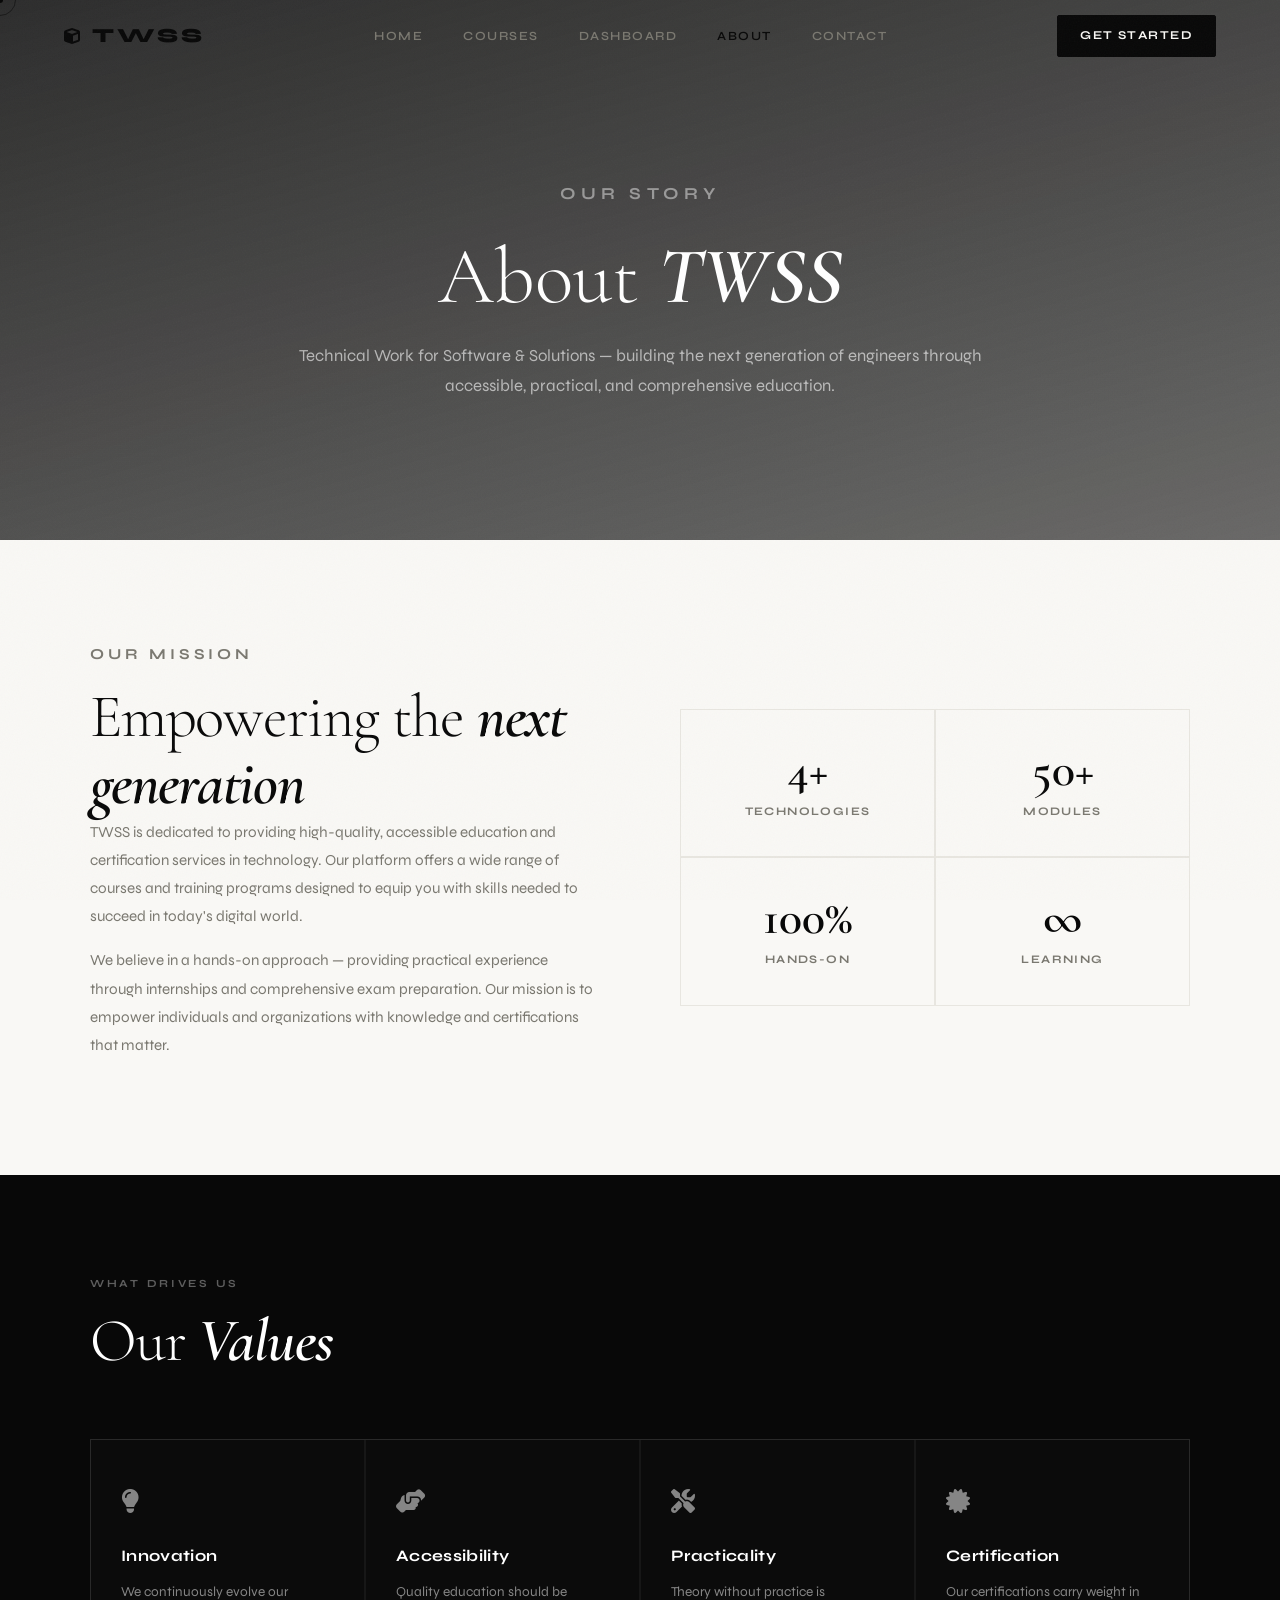
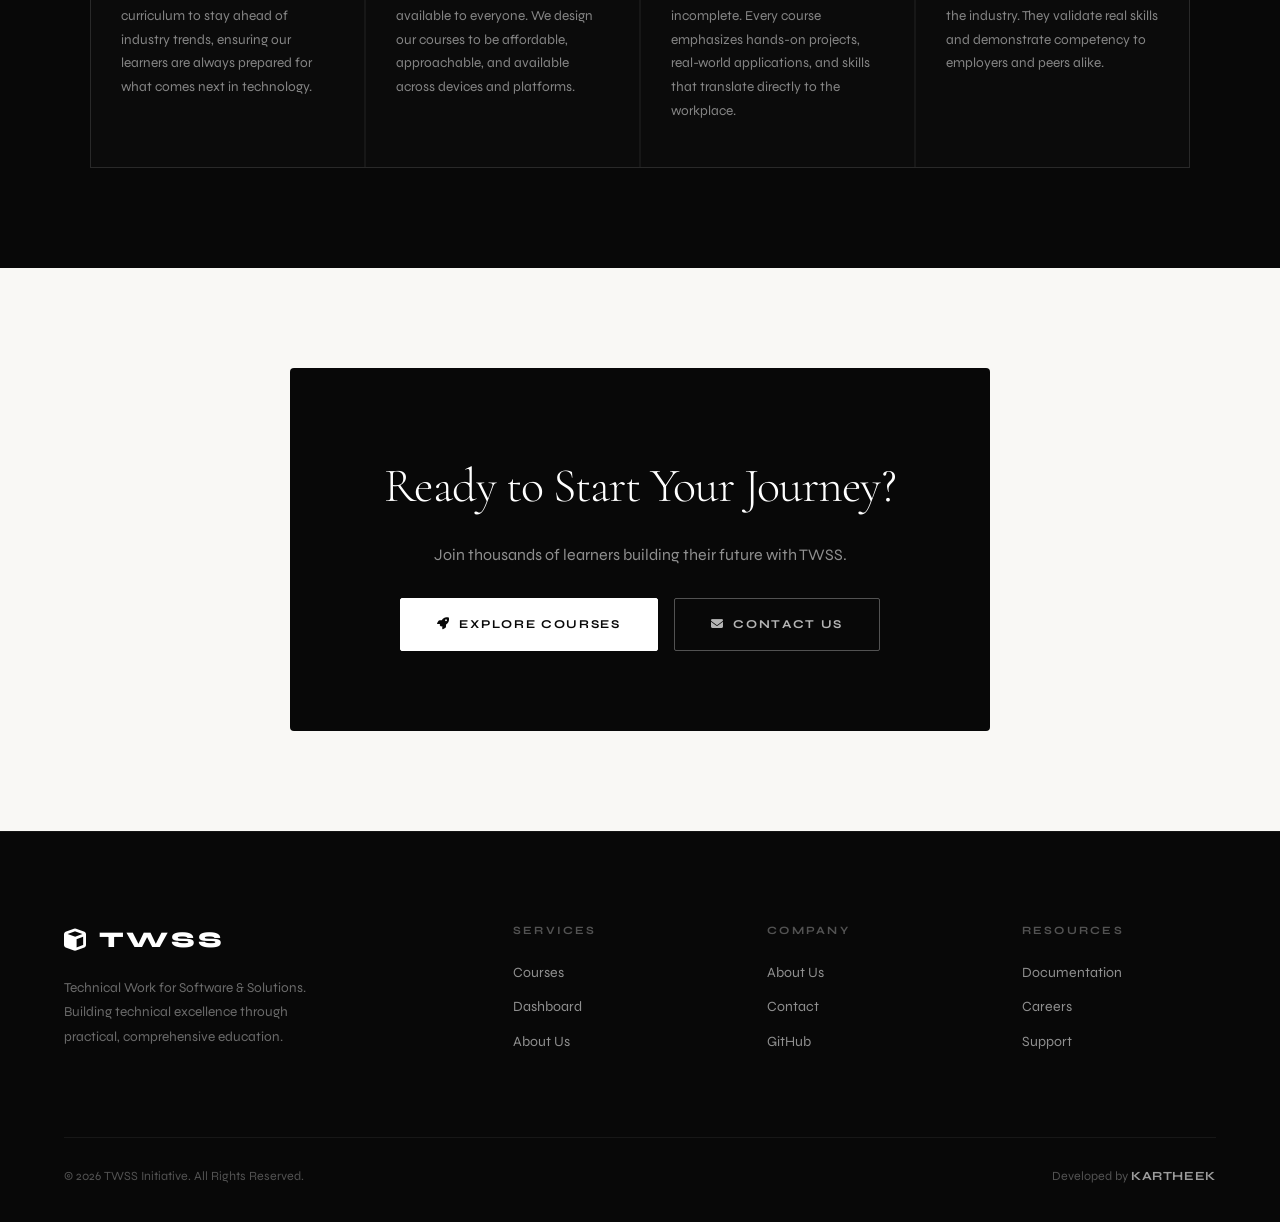
==== about.html @ e32ae0e6 "feat: Add Google AdSense + Fix Razorpay UPI payment handler - Added Google AdSense script (ca-pub-63" ====
<!DOCTYPE html>
<html lang="en">
<head>
    <meta charset="UTF-8">
    <meta name="viewport" content="width=device-width, initial-scale=1.0">
    <title>About | TWSS - Technical Work for Software & Solutions</title>
    <meta name="description" content="Learn about TWSS - Technical Work for Software & Solutions. Our mission, vision, and the team behind your technical education.">
    <meta http-equiv="X-Content-Type-Options" content="nosniff">
    <meta http-equiv="X-Frame-Options" content="DENY">
    <meta name="referrer" content="strict-origin-when-cross-origin">

    <link rel="preconnect" href="https://fonts.googleapis.com">
    <link rel="preconnect" href="https://fonts.gstatic.com" crossorigin>
    <link href="https://fonts.googleapis.com/css2?family=Cormorant+Garamond:ital,wght@0,300;0,400;0,600;1,300;1,400&family=Syne:wght@400;600;700;800&display=swap" rel="stylesheet">
    <link rel="stylesheet" href="https://cdnjs.cloudflare.com/ajax/libs/font-awesome/6.4.0/css/all.min.css">
    <link rel="icon" type="image/x-icon" href="https://admin.speedexam.net/logo/dc3e4eab-a58d-4730-91c3-9ec209773c04.png">

    <script async src="https://pagead2.googlesyndication.com/pagead/js/adsbygoogle.js?client=ca-pub-6380673568600014" crossorigin="anonymous"></script>

    <link rel="stylesheet" href="css/style.css">
    <link rel="stylesheet" href="css/about.css">
</head>
<body>

<!-- Custom Cursor -->
<div id="cur-dot"></div>
<div id="cur-ring"></div>

<!-- ═══════════════════════ HEADER ═══════════════════════ -->
<header class="header solid" id="header">
    <div class="header-inner">
        <a href="index.html" class="logo h-target">
            <i class="fas fa-cube"></i> TWSS
        </a>
        <nav class="nav-menu">
            <a href="index.html" class="h-target">Home</a>
            <a href="courses.html" class="h-target">Courses</a>
            <a href="dashboard.html" class="h-target">Dashboard</a>
            <a href="about.html" class="h-target active">About</a>
            <a href="contact.html" class="h-target">Contact</a>
        </nav>
        <div style="display:flex; gap:12px; align-items:center;">
            <a href="courses.html" class="auth-btn solid-btn h-target">Get Started</a>
            <button class="mobile-menu-btn" onclick="toggleMobileMenu()">
                <span></span><span></span><span></span>
            </button>
        </div>
    </div>
</header>

<!-- ═══════════════════════ ABOUT HERO ═══════════════════════ -->
<section class="about-hero">
    <div class="about-hero-overlay"></div>
    <div class="about-hero-content">
        <p class="hero-eyebrow">Our Story</p>
        <h1>About <em>TWSS</em></h1>
        <p>Technical Work for Software & Solutions — building the next generation of engineers through accessible, practical, and comprehensive education.</p>
    </div>
</section>

<!-- ═══════════════════════ MISSION ═══════════════════════ -->
<section class="about-mission">
    <div class="mission-inner">
        <div class="mission-text reveal">
            <p class="section-kicker">Our Mission</p>
            <h2 class="section-title">Empowering the <em>next generation</em></h2>
            <p>TWSS is dedicated to providing high-quality, accessible education and certification services in technology. Our platform offers a wide range of courses and training programs designed to equip you with skills needed to succeed in today's digital world.</p>
            <p>We believe in a hands-on approach — providing practical experience through internships and comprehensive exam preparation. Our mission is to empower individuals and organizations with knowledge and certifications that matter.</p>
        </div>
        <div class="mission-stats reveal" style="transition-delay:0.15s">
            <div class="stat-card">
                <div class="stat-num">4+</div>
                <div class="stat-lbl">Technologies</div>
            </div>
            <div class="stat-card">
                <div class="stat-num">50+</div>
                <div class="stat-lbl">Modules</div>
            </div>
            <div class="stat-card">
                <div class="stat-num">100%</div>
                <div class="stat-lbl">Hands-on</div>
            </div>
            <div class="stat-card">
                <div class="stat-num">&infin;</div>
                <div class="stat-lbl">Learning</div>
            </div>
        </div>
    </div>
</section>

<!-- ═══════════════════════ VALUES ═══════════════════════ -->
<section class="about-values">
    <div class="values-inner">
        <div class="section-header reveal">
            <p class="section-kicker">What Drives Us</p>
            <h2 class="section-title">Our <em>Values</em></h2>
        </div>
        <div class="values-grid">
            <div class="value-card reveal">
                <div class="value-icon"><i class="fas fa-lightbulb"></i></div>
                <h3>Innovation</h3>
                <p>We continuously evolve our curriculum to stay ahead of industry trends, ensuring our learners are always prepared for what comes next in technology.</p>
            </div>
            <div class="value-card reveal" style="transition-delay:0.1s">
                <div class="value-icon"><i class="fas fa-hands-helping"></i></div>
                <h3>Accessibility</h3>
                <p>Quality education should be available to everyone. We design our courses to be affordable, approachable, and available across devices and platforms.</p>
            </div>
            <div class="value-card reveal" style="transition-delay:0.2s">
                <div class="value-icon"><i class="fas fa-tools"></i></div>
                <h3>Practicality</h3>
                <p>Theory without practice is incomplete. Every course emphasizes hands-on projects, real-world applications, and skills that translate directly to the workplace.</p>
            </div>
            <div class="value-card reveal" style="transition-delay:0.3s">
                <div class="value-icon"><i class="fas fa-certificate"></i></div>
                <h3>Certification</h3>
                <p>Our certifications carry weight in the industry. They validate real skills and demonstrate competency to employers and peers alike.</p>
            </div>
        </div>
    </div>
</section>

<!-- ═══════════════════════ CTA ═══════════════════════ -->
<section class="about-cta">
    <div class="cta-inner reveal">
        <h2>Ready to Start Your Journey?</h2>
        <p>Join thousands of learners building their future with TWSS.</p>
        <div class="cta-row" style="justify-content:center; margin-top:30px;">
            <a href="courses.html" class="cta-btn white"><i class="fas fa-rocket"></i> Explore Courses</a>
            <a href="contact.html" class="cta-btn outline-light"><i class="fas fa-envelope"></i> Contact Us</a>
        </div>
    </div>
</section>

<!-- ═══════════════════════ FOOTER ═══════════════════════ -->
<footer class="footer">
    <div class="footer-inner">
        <div class="footer-top">
            <div class="footer-brand">
                <div class="footer-logo"><i class="fas fa-cube" style="margin-right:10px;"></i>TWSS</div>
                <p>Technical Work for Software & Solutions. Building technical excellence through practical, comprehensive education.</p>
            </div>
            <div class="footer-col">
                <h4>Services</h4>
                <a href="courses.html">Courses</a>
                <a href="dashboard.html">Dashboard</a>
                <a href="about.html">About Us</a>
            </div>
            <div class="footer-col">
                <h4>Company</h4>
                <a href="about.html">About Us</a>
                <a href="contact.html">Contact</a>
                <a href="https://github.com/kartheekbvs" target="_blank">GitHub</a>
            </div>
            <div class="footer-col">
                <h4>Resources</h4>
                <a href="courses.html">Documentation</a>
                <a href="about.html">Careers</a>
                <a href="contact.html">Support</a>
            </div>
        </div>
        <div class="footer-bottom">
            <span>&copy; 2026 TWSS Initiative. All Rights Reserved.</span>
            <span>Developed by <a href="https://twss.netlify.app/portfolio" target="_blank" style="color:rgba(255,255,255,0.6);font-weight:700;letter-spacing:0.05em;">KARTHEEK</a></span>
        </div>
    </div>
</footer>

<script src="js/app.js"></script>
</body>
</html>
---- css/style.css ----
/* ═══════════════════════════════════════════
   TWSS Design System — Luxury Monochrome
   ═══════════════════════════════════════════ */
:root {
    --ink:       #080808;
    --paper:     #f9f8f5;
    --mid:       #7a7870;
    --faint:     #e8e6e0;
    --line:      rgba(8,8,8,0.10);
    --glass:     rgba(249,248,245,0.82);
    --ff-disp:   'Cormorant Garamond', Georgia, serif;
    --ff-ui:     'Syne', sans-serif;
    --ff-body:   'Plus Jakarta Sans', sans-serif;
    --ease-out:  cubic-bezier(0.16, 1, 0.3, 1);
    --ease-in:   cubic-bezier(0.7, 0, 0.84, 0);
}

*, *::before, *::after { margin:0; padding:0; box-sizing:border-box; }
html { scroll-behavior: smooth; font-size: 16px; }

body {
    font-family: var(--ff-ui);
    background: var(--paper);
    color: var(--ink);
    overflow-x: hidden;
    line-height: 1.6;
    cursor: none;
}

/* ── CUSTOM CURSOR ── */
#cur-dot, #cur-ring {
    position: fixed;
    pointer-events: none;
    z-index: 99999;
    border-radius: 50%;
    transform: translate(-50%, -50%);
    will-change: left, top;
}
#cur-dot {
    width: 6px; height: 6px;
    background: var(--ink);
    transition: transform 0.15s var(--ease-out), background 0.2s, opacity 0.2s;
}
#cur-ring {
    width: 32px; height: 32px;
    border: 1.5px solid var(--ink);
    opacity: 0.5;
    transition: width 0.35s var(--ease-out), height 0.35s var(--ease-out), opacity 0.2s, border-color 0.2s;
}
body.cursor-hover #cur-dot  { transform: translate(-50%,-50%) scale(3); opacity:0.15; }
body.cursor-hover #cur-ring { width:52px; height:52px; opacity:1; }
body.cursor-click #cur-dot  { transform: translate(-50%,-50%) scale(0.4); }

/* ── NOISE GRAIN ── */
body::after {
    content:'';
    position:fixed; inset:0;
    background-image: url("data:image/svg+xml,%3Csvg xmlns='http://www.w3.org/2000/svg' width='300' height='300'%3E%3Cfilter id='n'%3E%3CfeTurbulence type='fractalNoise' baseFrequency='0.75' numOctaves='4' stitchTiles='stitch'/%3E%3C/filter%3E%3Crect width='300' height='300' filter='url(%23n)' opacity='0.03'/%3E%3C/svg%3E");
    pointer-events:none; z-index:9900;
}

/* ── HEADER ── */
.header {
    position: fixed; top:0; left:0; right:0;
    z-index: 1000;
    padding: 0 5%;
    height: 72px;
    display: flex; align-items:center;
    background: transparent;
    transition: background 0.5s, box-shadow 0.5s;
}
.header.solid {
    background: var(--glass);
    backdrop-filter: blur(20px) saturate(1.4);
    box-shadow: 0 1px 0 var(--line);
}
.header-inner {
    width:100%; max-width:1400px; margin:0 auto;
    display:flex; align-items:center; justify-content:space-between;
}
.logo {
    font-family: var(--ff-ui);
    font-weight: 800;
    font-size: 1.25rem;
    letter-spacing: 0.12em;
    color: var(--ink);
    text-decoration: none;
    display: flex; align-items:center; gap:10px;
}
.logo i { font-size:1rem; }

.nav-menu { display:flex; gap:2.5rem; }
.nav-menu a, .dropbtn {
    font-family: var(--ff-ui);
    font-size: 0.78rem;
    font-weight: 600;
    letter-spacing: 0.12em;
    text-transform: uppercase;
    color: var(--mid);
    text-decoration: none;
    background: none; border:none;
    transition: color 0.2s;
    cursor: none;
}
.nav-menu a:hover, .dropbtn:hover,
.nav-menu a.active { color: var(--ink); }

.dropdown { position:relative; }
.dropdown-content {
    display:none; position:absolute;
    top: calc(100% + 14px); left:-20px;
    background: var(--paper);
    border: 1px solid var(--faint);
    border-radius: 4px;
    min-width: 190px;
    padding: 8px 0;
    box-shadow: 0 16px 40px rgba(0,0,0,0.10);
    animation: fadeUp 0.2s var(--ease-out);
}
.dropdown:hover .dropdown-content { display:block; }
.dropdown-content a {
    display:block; padding:10px 22px;
    font-size:0.78rem; letter-spacing:0.08em;
    color: var(--mid);
    text-transform: uppercase;
    transition: color 0.2s, padding-left 0.2s;
}
.dropdown-content a:hover { color: var(--ink); padding-left:28px; }

.auth-buttons { display:flex; gap:12px; align-items:center; }
.auth-btn {
    font-family: var(--ff-ui);
    font-size: 0.75rem;
    font-weight: 700;
    letter-spacing: 0.12em;
    text-transform: uppercase;
    text-decoration: none;
    padding: 10px 22px;
    border-radius: 2px;
    transition: all 0.25s;
    cursor: none;
    display: inline-flex; align-items:center; gap:6px;
}
.auth-btn.ghost {
    color: var(--ink);
    border: 1.5px solid var(--faint);
    background: transparent;
}
.auth-btn.ghost:hover { border-color: var(--ink); background: var(--paper); }
.auth-btn.solid-btn {
    color: var(--paper);
    background: var(--ink);
    border: 1.5px solid var(--ink);
}
.auth-btn.solid-btn:hover { background: #333; }

/* ── PROFILE ── */
.profile-section { display:flex; align-items:center; gap:10px; position:relative; }
.profile-btn {
    display:flex; align-items:center; gap:10px;
    padding:8px 14px; border-radius:3px;
    cursor:none; transition:background 0.2s;
}
.profile-btn:hover { background: var(--faint); }
.profile-icon {
    width:34px; height:34px; border-radius:50%;
    background: var(--faint); overflow:hidden;
    display:flex; align-items:center; justify-content:center;
    font-size:0.85rem; color:var(--mid);
}
.profile-icon img { width:100%; height:100%; object-fit:cover; }
#profileName { font-weight:700; font-size:0.82rem; letter-spacing:0.05em; }
.profile-menu {
    display:none; position:absolute;
    top:calc(100% + 10px); right:0;
    background:var(--paper);
    border:1px solid var(--faint);
    border-radius:4px; padding:16px;
    min-width:220px;
    box-shadow:0 16px 40px rgba(0,0,0,0.10);
    animation: fadeUp 0.2s var(--ease-out);
    z-index:1002;
}
.profile-menu.active { display:block; }
.profile-menu-info { padding-bottom:12px; margin-bottom:12px; border-bottom:1px solid var(--faint); }
.profile-menu-info .pname { font-weight:700; font-size:0.9rem; margin-bottom:2px; }
.profile-menu-info .pemail { font-size:0.78rem; color:var(--mid); }
.profile-menu-link {
    display:flex; align-items:center; gap:10px;
    padding:10px 0; color:var(--mid); text-decoration:none;
    font-size:0.82rem; transition:color 0.2s;
}
.profile-menu-link:hover { color:var(--ink); }
.logout-btn {
    width:100%; padding:10px 14px; margin-top:8px;
    background:var(--ink); color:var(--paper);
    border:none; border-radius:2px;
    font-family:var(--ff-ui); font-size:0.75rem;
    font-weight:700; letter-spacing:0.1em; text-transform:uppercase;
    cursor:none; transition:background 0.2s;
}
.logout-btn:hover { background:#333; }

/* ── HERO ── */
.hero {
    position: relative;
    height: 100vh; min-height: 640px;
    display: flex; align-items:center; justify-content:center;
    overflow: hidden;
    text-align: center;
}
.hero-video {
    position:absolute; inset:0;
    width:100%; height:100%;
    object-fit:cover; z-index:0;
}
.hero-overlay {
    position:absolute; inset:0; z-index:1;
    background: linear-gradient(165deg, rgba(8,8,8,0.55) 0%, rgba(8,8,8,0.75) 60%, rgba(8,8,8,0.92) 100%);
}
.hero-content {
    position:relative; z-index:2;
    max-width:860px; padding:0 24px;
}
.hero-eyebrow {
    font-family: var(--ff-ui);
    font-size: 0.7rem;
    font-weight: 700;
    letter-spacing: 0.3em;
    text-transform: uppercase;
    color: rgba(255,255,255,0.55);
    margin-bottom: 24px;
    animation: fadeSlideUp 0.9s 0.2s var(--ease-out) both;
}
.hero h1 {
    font-family: var(--ff-disp);
    font-weight: 300;
    font-size: clamp(3.2rem, 9vw, 7.5rem);
    line-height: 1.03;
    letter-spacing: -0.02em;
    color: #fff;
    margin-bottom: 28px;
    animation: fadeSlideUp 1s 0.38s var(--ease-out) both;
}
.hero h1 em { font-style: italic; font-weight: 600; }
.hero p {
    font-size: clamp(0.9rem, 1.8vw, 1.1rem);
    color: rgba(255,255,255,0.72);
    max-width: 620px; margin:0 auto 44px;
    font-weight: 400; line-height: 1.75;
    animation: fadeSlideUp 1s 0.52s var(--ease-out) both;
}
.cta-row {
    display:flex; gap:16px; justify-content:center; flex-wrap:wrap;
    animation: fadeSlideUp 1s 0.65s var(--ease-out) both;
}
.cta-btn {
    font-family: var(--ff-ui);
    font-size: 0.75rem; font-weight:700;
    letter-spacing: 0.14em; text-transform: uppercase;
    text-decoration: none;
    display: inline-flex; align-items:center; gap:9px;
    padding: 16px 36px;
    border-radius: 2px;
    transition: all 0.3s var(--ease-out);
    cursor: none;
}
.cta-btn.white {
    background:#fff; color:var(--ink);
    border: 1.5px solid #fff;
}
.cta-btn.white:hover {
    background:transparent; color:#fff;
    transform: translateY(-3px);
    box-shadow: 0 12px 30px rgba(0,0,0,0.3);
}
.cta-btn.outline {
    background:transparent; color:#fff;
    border: 1.5px solid rgba(255,255,255,0.45);
}
.cta-btn.outline:hover {
    border-color:#fff;
    transform: translateY(-3px);
    box-shadow: 0 12px 30px rgba(0,0,0,0.3);
}
.cta-btn.outline-light {
    background:transparent; color:rgba(255,255,255,0.7);
    border: 1.5px solid rgba(255,255,255,0.3);
}
.cta-btn.outline-light:hover {
    border-color:#fff; color:#fff;
    transform: translateY(-3px);
}
.cta-btn.dark {
    background:var(--ink); color:var(--paper);
    border: 1.5px solid var(--ink);
}
.cta-btn.dark:hover {
    background:#333;
    transform: translateY(-3px);
    box-shadow: 0 12px 30px rgba(0,0,0,0.15);
}
.hero-scroll-hint {
    position:absolute; bottom:32px; left:50%;
    transform:translateX(-50%);
    z-index:2;
    display:flex; flex-direction:column; align-items:center; gap:6px;
    animation: fadeSlideUp 1s 1.1s var(--ease-out) both;
}
.hero-scroll-hint span {
    font-size:0.6rem; letter-spacing:0.2em;
    text-transform:uppercase; color:rgba(255,255,255,0.4);
}
.scroll-bar {
    width:1px; height:44px;
    background:rgba(255,255,255,0.18);
    overflow:hidden; position:relative;
}
.scroll-bar::after {
    content:''; position:absolute;
    top:-100%; left:0; width:100%; height:100%;
    background:#fff;
    animation: scrollDrop 1.5s ease-in-out infinite;
}
@keyframes scrollDrop {
    from { top:-100%; } to { top:100%; }
}

/* ── ABOUT SECTION ── */
.about {
    position:relative; overflow:hidden;
    min-height:620px;
    display:flex; align-items:center;
}
.about-video-bg {
    position:absolute; inset:0;
    width:100%; height:100%;
    object-fit:cover; z-index:0;
}
.about-video-fallback {
    position:absolute; inset:0; z-index:0;
    background: linear-gradient(135deg, #0f0f0f 0%, #1e1e1e 50%, #111 100%);
}
.about-overlay {
    position:absolute; inset:0; z-index:1;
    background: linear-gradient(to right, rgba(8,8,8,0.92) 35%, rgba(8,8,8,0.60) 100%);
}
.about-inner {
    position:relative; z-index:2;
    max-width:1100px; margin:0 auto;
    padding:110px 5%;
    display:grid; grid-template-columns:1fr 1fr; gap:80px;
    align-items:center;
}
.about-label {
    font-size:0.68rem; font-weight:700;
    letter-spacing:0.25em; text-transform:uppercase;
    color:rgba(255,255,255,0.35);
    margin-bottom:18px;
}
.about h2 {
    font-family: var(--ff-disp);
    font-size: clamp(2.5rem, 5vw, 4rem);
    font-weight:300; line-height:1.1;
    color:#fff; letter-spacing:-0.02em;
    margin-bottom:32px;
}
.about h2 em { font-style:italic; font-weight:600; }
.about-body p {
    font-size:0.95rem; color:rgba(255,255,255,0.65);
    line-height:1.85; margin-bottom:20px;
}
.about-body p:last-child { margin-bottom:0; }
.about-stats {
    display:grid; grid-template-columns:1fr 1fr;
    gap:2px; background:rgba(255,255,255,0.06);
    border:1px solid rgba(255,255,255,0.08);
}
.about-stat {
    padding:36px 30px;
    background:rgba(8,8,8,0.5);
    backdrop-filter:blur(12px);
    border:1px solid rgba(255,255,255,0.06);
    transition:background 0.3s;
}
.about-stat:hover { background:rgba(255,255,255,0.05); }
.about-stat-num {
    font-family:var(--ff-disp); font-size:3rem;
    font-weight:600; color:#fff; line-height:1;
    margin-bottom:8px;
}
.about-stat-lbl {
    font-size:0.72rem; font-weight:700;
    letter-spacing:0.12em; text-transform:uppercase;
    color:rgba(255,255,255,0.4);
}

/* ── FEATURED COURSES BENTO GRID ── */
.featured-courses {
    padding:110px 5%;
    background:var(--paper);
}
.featured-inner { max-width:1200px; margin:0 auto; }
.courses-bento-grid {
    display:grid;
    grid-template-columns:repeat(3, 1fr);
    gap:2px; background:var(--faint);
    border:1px solid var(--faint);
}
.bento-card {
    background:var(--paper);
    padding:44px 36px;
    text-decoration:none; color:var(--ink);
    position:relative; overflow:hidden;
    transition:all 0.4s var(--ease-out);
}
.bento-card::after {
    content:''; position:absolute; inset:0;
    background:var(--ink);
    transform:translateY(100%);
    transition:transform 0.5s var(--ease-out);
    z-index:0;
}
.bento-card:hover::after { transform:translateY(0); }
.bento-card > * { position:relative; z-index:1; }
.bento-card:hover .bento-icon,
.bento-card:hover h3,
.bento-card:hover p { color:#fff; }
.bento-icon {
    font-size:1.6rem; color:var(--ink);
    margin-bottom:20px; transition:color 0.3s;
}
.bento-card h3 {
    font-family:var(--ff-ui); font-weight:700;
    font-size:1.05rem; letter-spacing:0.02em;
    margin-bottom:10px; transition:color 0.3s;
}
.bento-card p {
    font-size:0.85rem; color:var(--mid);
    line-height:1.7; transition:color 0.3s;
}
.bento-tag {
    display:inline-block; margin-top:16px;
    padding:4px 12px; border-radius:2px;
    font-size:0.65rem; font-weight:700;
    letter-spacing:0.12em; text-transform:uppercase;
    background:var(--faint); color:var(--ink);
    transition:all 0.3s;
}
.bento-card:hover .bento-tag { background:rgba(255,255,255,0.15); color:#fff; }
.cta-center { text-align:center; margin-top:50px; }

/* ── PARTNERS ── */
.partners {
    padding:72px 0;
    background:var(--paper);
    border-top:1px solid var(--faint);
    border-bottom:1px solid var(--faint);
    overflow:hidden;
}
.partners-label {
    text-align:center;
    font-size:0.68rem; font-weight:700;
    letter-spacing:0.25em; text-transform:uppercase;
    color:var(--mid); margin-bottom:36px;
}
.marquee-track {
    display:flex; gap:0;
    animation: ticker 30s linear infinite;
    width:max-content;
}
.marquee-track:hover { animation-play-state:paused; }
.m-item {
    display:flex; align-items:center; justify-content:center;
    padding:18px 50px;
    border-right:1px solid var(--faint);
    white-space:nowrap; flex-shrink:0;
}
.m-item h3 {
    font-family:var(--ff-ui); font-weight:800;
    font-size:0.9rem; letter-spacing:0.15em;
    color:var(--mid); text-transform:uppercase;
    transition:color 0.3s;
}
.m-item:hover h3 { color:var(--ink); }
@keyframes ticker {
    from { transform:translateX(0); }
    to   { transform:translateX(-50%); }
}

/* ── SERVICES ── */
.services {
    padding:110px 5%;
    background:var(--paper);
}
.services-inner { max-width:1200px; margin:0 auto; }
.section-header { margin-bottom:64px; }
.section-kicker {
    font-size:0.68rem; font-weight:700;
    letter-spacing:0.25em; text-transform:uppercase;
    color:var(--mid); margin-bottom:16px;
}
.section-title {
    font-family:var(--ff-disp);
    font-size:clamp(2.2rem,5vw,3.8rem);
    font-weight:300; letter-spacing:-0.02em;
    line-height:1.1;
}
.section-title em { font-style:italic; font-weight:600; }
.section-sub {
    margin-top:14px; max-width:480px;
    font-size:0.9rem; color:var(--mid); line-height:1.75;
}
.services-grid {
    display:grid;
    grid-template-columns:repeat(auto-fit, minmax(280px,1fr));
    gap:2px; background:var(--faint);
    border:1px solid var(--faint);
}
.s-card {
    background:var(--paper);
    padding:50px 40px;
    cursor:none;
    position:relative; overflow:hidden;
    transition:background 0.4s;
    text-decoration:none; color:var(--ink);
    display:block;
}
.s-card::after {
    content:'';
    position:absolute; inset:0;
    background:var(--ink);
    transform:translateY(100%);
    transition:transform 0.5s var(--ease-out);
    z-index:0;
}
.s-card:hover::after { transform:translateY(0); }
.s-card > * { position:relative; z-index:1; }
.s-card:hover .s-icon,
.s-card:hover .s-title,
.s-card:hover .s-desc,
.s-card:hover .s-arrow { color:#fff; }
.s-card:hover .s-icon-wrap { background:rgba(255,255,255,0.1); }
.s-icon-wrap {
    width:56px; height:56px; border-radius:2px;
    background:var(--faint);
    display:flex; align-items:center; justify-content:center;
    margin-bottom:28px;
    transition:background 0.3s;
}
.s-icon { font-size:1.4rem; color:var(--ink); transition:color 0.3s; }
.s-title {
    font-family:var(--ff-ui); font-weight:700;
    font-size:1.05rem; letter-spacing:0.02em;
    margin-bottom:14px;
    transition:color 0.3s;
}
.s-desc {
    font-size:0.85rem; color:var(--mid);
    line-height:1.75; margin-bottom:28px;
    transition:color 0.3s;
}
.s-arrow {
    font-size:0.7rem; font-weight:700;
    letter-spacing:0.15em; text-transform:uppercase;
    color:var(--ink); transition:color 0.3s;
}
.s-arrow i { margin-left:6px; transition:transform 0.3s; }
.s-card:hover .s-arrow i { transform:translateX(5px); }

/* ── SHOWCASE SECTION ── */
.showcase-section {
    padding:110px 5%;
    background:var(--ink);
}
.showcase-inner {
    max-width:900px; margin:0 auto;
    text-align:center;
}
.showcase-inner h2 {
    font-family:var(--ff-disp);
    font-size:clamp(2.5rem,5vw,4rem);
    font-weight:300; color:#fff;
    letter-spacing:-0.02em;
    margin-bottom:20px;
}
.showcase-inner h2 em { font-style:italic; font-weight:600; }
.showcase-inner p {
    font-size:1rem; color:rgba(255,255,255,0.55);
    line-height:1.75; max-width:600px; margin:0 auto 36px;
}

/* ── FOOTER ── */
.footer {
    background:var(--ink); color:var(--paper);
    padding:90px 5% 36px;
    border-top:1px solid rgba(255,255,255,0.05);
}
.footer-inner { max-width:1200px; margin:0 auto; }
.footer-top {
    display:grid;
    grid-template-columns:2fr 1fr 1fr 1fr;
    gap:60px; margin-bottom:72px;
}
.footer-brand .footer-logo {
    font-family:var(--ff-ui); font-weight:800;
    font-size:1.4rem; letter-spacing:0.12em;
    color:#fff; margin-bottom:18px;
    display:flex; align-items:center;
}
.footer-brand p { font-size:0.85rem; color:rgba(255,255,255,0.4); line-height:1.8; max-width:280px; }
.footer-socials { display:flex; gap:12px; margin-top:24px; }
.footer-socials a {
    width:38px; height:38px; border-radius:2px;
    border:1px solid rgba(255,255,255,0.1);
    display:flex; align-items:center; justify-content:center;
    color:rgba(255,255,255,0.5); font-size:0.85rem;
    text-decoration:none; transition:all 0.25s; cursor:none;
}
.footer-socials a:hover { background:#fff; color:var(--ink); border-color:#fff; }
.footer-col h4 {
    font-size:0.7rem; font-weight:700;
    letter-spacing:0.2em; text-transform:uppercase;
    color:rgba(255,255,255,0.3); margin-bottom:22px;
}
.footer-col a {
    display:block; color:rgba(255,255,255,0.55);
    text-decoration:none; font-size:0.88rem;
    margin-bottom:12px; transition:color 0.2s, padding-left 0.2s;
    cursor:none;
}
.footer-col a:hover { color:#fff; padding-left:4px; }
.footer-bottom {
    padding-top:28px; border-top:1px solid rgba(255,255,255,0.06);
    display:flex; justify-content:space-between; align-items:center;
    font-size:0.78rem; color:rgba(255,255,255,0.3);
    flex-wrap:wrap; gap:10px;
}
.footer-bottom a { color:rgba(255,255,255,0.4); text-decoration:none; cursor:none; transition:color 0.2s; }
.footer-bottom a:hover { color:#fff; }

/* ── AUTH MODAL ── */
.auth-modal {
    display:none; position:fixed; inset:0;
    background:rgba(8,8,8,0.7);
    backdrop-filter:blur(12px);
    z-index:2000;
    align-items:center; justify-content:center;
}
.auth-modal.active { display:flex; animation:fadeIn 0.25s; }
.auth-box {
    background:var(--paper);
    width:90%; max-width:440px;
    border-radius:4px;
    padding:50px 44px;
    position:relative;
    box-shadow:0 40px 80px rgba(0,0,0,0.25);
    animation:slideUp 0.4s var(--ease-out);
}
.auth-close {
    position:absolute; top:18px; right:22px;
    font-size:1.3rem; color:var(--mid);
    background:none; border:none;
    cursor:none; transition:color 0.2s, transform 0.3s;
}
.auth-close:hover { color:var(--ink); transform:rotate(90deg); }
.auth-box h2 {
    font-family:var(--ff-disp);
    font-size:2rem; font-weight:600;
    letter-spacing:-0.02em;
    margin-bottom:28px; text-align:center;
}
.auth-divider {
    display:flex; align-items:center; gap:14px;
    margin:20px 0;
}
.auth-divider::before, .auth-divider::after {
    content:''; flex:1; height:1px; background:var(--faint);
}
.auth-divider span { font-size:0.7rem; letter-spacing:0.12em; color:var(--mid); text-transform:uppercase; }
.auth-box input {
    width:100%; padding:13px 16px;
    border:1.5px solid var(--faint);
    border-radius:2px; font-family:var(--ff-ui);
    font-size:0.88rem; color:var(--ink);
    background:transparent;
    margin-bottom:12px;
    transition:border-color 0.2s;
}
.auth-box input:focus { outline:none; border-color:var(--ink); }
.auth-box input::placeholder { color:var(--mid); }
.auth-box button[type=button], .auth-box .submit-btn {
    width:100%; padding:14px;
    background:var(--ink); color:var(--paper);
    border:none; border-radius:2px;
    font-family:var(--ff-ui); font-size:0.78rem;
    font-weight:700; letter-spacing:0.14em; text-transform:uppercase;
    cursor:none; transition:background 0.25s;
    margin-top:4px;
}
.auth-box button[type=button]:hover, .auth-box .submit-btn:hover { background:#333; }
.auth-box p { font-size:0.82rem; color:var(--mid); text-align:center; margin-top:18px; }
.auth-box p a { color:var(--ink); text-decoration:none; border-bottom:1px solid var(--faint); transition:border-color 0.2s; cursor:none; }
.auth-box p a:hover { border-color:var(--ink); }
.auth-status { margin-top:12px; padding:10px 14px; border-radius:2px; font-size:0.82rem; display:none; }
.auth-status.success { background:#f0faf4; color:#1a7a3f; border:1px solid #c5e8d2; display:block; }
.auth-status.error   { background:#fef2f2; color:#9a1212; border:1px solid #fdd; display:block; }
.auth-status.info    { background:#f5f5ff; color:#3a3a8a; border:1px solid #ddddf8; display:block; }
.otp-status.success { color:#1a7a3f; }
.otp-status.error   { color:#9a1212; }
#googleSignInButton { display:flex; justify-content:center; }

/* ── MOBILE NAV ── */
.mobile-nav {
    display:none; position:fixed; inset:0;
    background:var(--paper);
    z-index:2000;
    flex-direction:column;
}
.mobile-nav.active { display:flex; }
.mobile-nav-header {
    display:flex; justify-content:space-between; align-items:center;
    padding:20px 5%;
    border-bottom:1px solid var(--faint);
}
.mobile-close {
    font-size:1.5rem; background:none; border:none;
    cursor:none; color:var(--ink);
}
.mobile-nav-links {
    display:flex; flex-direction:column;
    padding:40px 5%;
}
.mobile-nav-links a {
    font-family:var(--ff-ui);
    font-size:1.2rem; font-weight:600;
    letter-spacing:0.08em;
    color:var(--ink); text-decoration:none;
    padding:16px 0;
    border-bottom:1px solid var(--faint);
    transition:padding-left 0.2s;
}
.mobile-nav-links a:hover { padding-left:12px; }

.mobile-menu-btn {
    display:none; flex-direction:column;
    gap:5px; cursor:none; background:none; border:none;
}
.mobile-menu-btn span {
    display:block; width:22px; height:1.5px;
    background:var(--ink); transition:all 0.3s;
}

/* ── SCROLL-REVEAL ── */
.reveal {
    opacity:0; transform:translateY(28px);
    transition:opacity 0.9s var(--ease-out), transform 0.9s var(--ease-out);
}
.reveal.in { opacity:1; transform:translateY(0); }

/* ── CART BUTTON ── */
.cart-btn {
    position:relative; cursor:none; font-size:1.1rem;
    color:var(--ink); padding:8px;
}
.cart-count {
    position:absolute; top:-2px; right:-6px;
    background:var(--ink); color:var(--paper);
    font-size:0.65rem; padding:2px 6px;
    border-radius:50%; font-weight:700;
    font-family:var(--ff-ui);
}

/* ── NOTIFICATIONS ── */
.notif {
    position:fixed; top:24px; right:24px;
    padding:14px 20px;
    border-radius:2px;
    display:flex; align-items:center; gap:10px;
    font-size:0.82rem; font-weight:600;
    box-shadow:0 8px 28px rgba(0,0,0,0.12);
    z-index:9998; max-width:380px;
    animation:slideFromRight 0.35s var(--ease-out);
}
.notif.success { background:#f0faf4; color:#1a7a3f; border:1px solid #c5e8d2; }
.notif.error   { background:#fef2f2; color:#9a1212; border:1px solid #fdd; }
.notif.warning { background:#fffbf0; color:#7a5a00; border:1px solid #f0e0a0; }
.notif.info    { background:#f5f8ff; color:#1a3a7a; border:1px solid #c0d0f0; }

/* ── MODAL BASE ── */
.modal {
    display:none; position:fixed; inset:0;
    background:rgba(8,8,8,0.7);
    backdrop-filter:blur(12px);
    z-index:2000;
    align-items:center; justify-content:center;
}
.modal.active { display:flex; animation:fadeIn 0.25s; }
.modal-box {
    background:var(--paper);
    width:90%; max-width:500px;
    border-radius:4px;
    padding:44px;
    position:relative;
    box-shadow:0 40px 80px rgba(0,0,0,0.25);
    animation:slideUp 0.4s var(--ease-out);
    max-height:90vh; overflow-y:auto;
}
.modal-close {
    position:absolute; top:18px; right:22px;
    font-size:1.3rem; color:var(--mid);
    background:none; border:none;
    cursor:none; transition:color 0.2s;
}
.modal-close:hover { color:var(--ink); }
.modal-box h2 {
    font-family:var(--ff-disp);
    font-size:1.8rem; font-weight:600;
    letter-spacing:-0.02em;
    margin-bottom:24px;
}

/* ── RESPONSIVE ── */
@media (max-width:900px) {
    #cur-dot, #cur-ring { display:none; }
    * { cursor:auto !important; }
    .nav-menu { display:none; }
    .mobile-menu-btn { display:flex; }
    .auth-buttons .ghost { display:none; }
    .footer-top { grid-template-columns:1fr 1fr; gap:36px; }
    .footer-brand { grid-column:1/-1; }
    .courses-bento-grid { grid-template-columns:1fr 1fr; }
    .about-inner { grid-template-columns:1fr; gap:50px; }
}
@media (max-width:600px) {
    .about-inner { grid-template-columns:1fr; gap:50px; }
    .about-stats { grid-template-columns:1fr 1fr; }
    .footer-top { grid-template-columns:1fr; }
    .footer-brand { grid-column:auto; }
    .cta-row { flex-direction:column; align-items:center; }
    .courses-bento-grid { grid-template-columns:1fr; }
    .auth-box, .modal-box { padding:36px 24px; }
    .hero h1 { font-size:clamp(2.5rem, 8vw, 4rem); }
}

/* ── ANIMATIONS ── */
@keyframes fadeIn { from { opacity:0; } to { opacity:1; } }
@keyframes fadeUp { from { opacity:0; transform:translateY(8px); } to { opacity:1; transform:translateY(0); } }
@keyframes fadeSlideUp { from { opacity:0; transform:translateY(20px); } to { opacity:1; transform:translateY(0); } }
@keyframes slideUp { from { opacity:0; transform:translateY(40px); } to { opacity:1; transform:translateY(0); } }
@keyframes slideFromRight { from { opacity:0; transform:translateX(20px); } to { opacity:1; transform:translateX(0); } }
---- css/about.css ----
/* ═══════════════════════════════════════════
   About Page
   ═══════════════════════════════════════════ */

/* About Hero */
.about-hero {
    position:relative;
    min-height:60vh;
    display:flex; align-items:center; justify-content:center;
    text-align:center;
    padding:120px 5% 80px;
    overflow:hidden;
}
.about-hero-overlay {
    position:absolute; inset:0;
    background:linear-gradient(165deg, rgba(8,8,8,0.85) 0%, rgba(8,8,8,0.6) 100%);
    z-index:1;
}
.about-hero::before {
    content:'';
    position:absolute; inset:0;
    background:radial-gradient(circle at 60% 40%, rgba(255,255,255,0.04) 0%, transparent 50%);
    z-index:0;
}
.about-hero-content {
    position:relative; z-index:2;
    max-width:700px;
}
.about-hero-content .hero-eyebrow { color:rgba(255,255,255,0.45); }
.about-hero-content h1 {
    font-family:var(--ff-disp);
    font-size:clamp(3rem,7vw,5rem);
    font-weight:300; line-height:1.1;
    color:#fff; margin-bottom:20px;
    animation:fadeSlideUp 0.9s 0.3s var(--ease-out) both;
}
.about-hero-content h1 em { font-style:italic; font-weight:600; }
.about-hero-content p {
    color:rgba(255,255,255,0.6);
    font-size:1.05rem; line-height:1.8;
    animation:fadeSlideUp 1s 0.5s var(--ease-out) both;
}

/* Mission */
.about-mission {
    padding:100px 5%;
    background:var(--paper);
}
.mission-inner {
    max-width:1100px; margin:0 auto;
    display:grid; grid-template-columns:1fr 1fr;
    gap:80px; align-items:center;
}
.mission-text p {
    color:var(--mid); line-height:1.85;
    margin-bottom:16px; font-size:0.95rem;
}
.mission-stats {
    display:grid; grid-template-columns:1fr 1fr;
    gap:2px; background:var(--faint);
    border:1px solid var(--faint);
}
.stat-card {
    padding:36px 30px;
    background:var(--paper);
    text-align:center;
    transition:background 0.3s;
}
.stat-card:hover { background:var(--faint); }
.stat-num {
    font-family:var(--ff-disp);
    font-size:3rem; font-weight:600;
    color:var(--ink); line-height:1;
    margin-bottom:8px;
}
.stat-lbl {
    font-size:0.72rem; font-weight:700;
    letter-spacing:0.12em; text-transform:uppercase;
    color:var(--mid);
}

/* Values */
.about-values {
    padding:100px 5%;
    background:var(--ink);
}
.values-inner { max-width:1100px; margin:0 auto; }
.values-inner .section-kicker { color:rgba(255,255,255,0.35); }
.values-inner .section-title { color:#fff; }
.values-grid {
    display:grid;
    grid-template-columns:repeat(4, 1fr);
    gap:2px; background:rgba(255,255,255,0.06);
    border:1px solid rgba(255,255,255,0.08);
}
.value-card {
    padding:44px 30px;
    background:rgba(8,8,8,0.8);
    transition:background 0.3s;
}
.value-card:hover { background:rgba(255,255,255,0.05); }
.value-icon {
    font-size:1.5rem; color:rgba(255,255,255,0.5);
    margin-bottom:20px;
}
.value-card h3 {
    font-family:var(--ff-ui); font-weight:700;
    font-size:1rem; color:#fff;
    margin-bottom:12px; letter-spacing:0.02em;
}
.value-card p {
    font-size:0.85rem; color:rgba(255,255,255,0.5);
    line-height:1.75;
}

/* CTA */
.about-cta {
    padding:100px 5%;
    background:var(--paper);
}
.cta-inner {
    max-width:700px; margin:0 auto;
    text-align:center;
    padding:80px 60px;
    background:var(--ink);
    border-radius:4px;
}
.cta-inner h2 {
    font-family:var(--ff-disp);
    font-size:clamp(2rem,4vw,3rem);
    font-weight:300; color:#fff;
    letter-spacing:-0.02em;
    margin-bottom:16px;
}
.cta-inner p {
    color:rgba(255,255,255,0.55);
    font-size:1rem; line-height:1.7;
}

@media (max-width:900px) {
    .mission-inner { grid-template-columns:1fr; gap:50px; }
    .values-grid { grid-template-columns:1fr 1fr; }
}
@media (max-width:640px) {
    .values-grid { grid-template-columns:1fr; }
    .cta-inner { padding:50px 30px; }
}
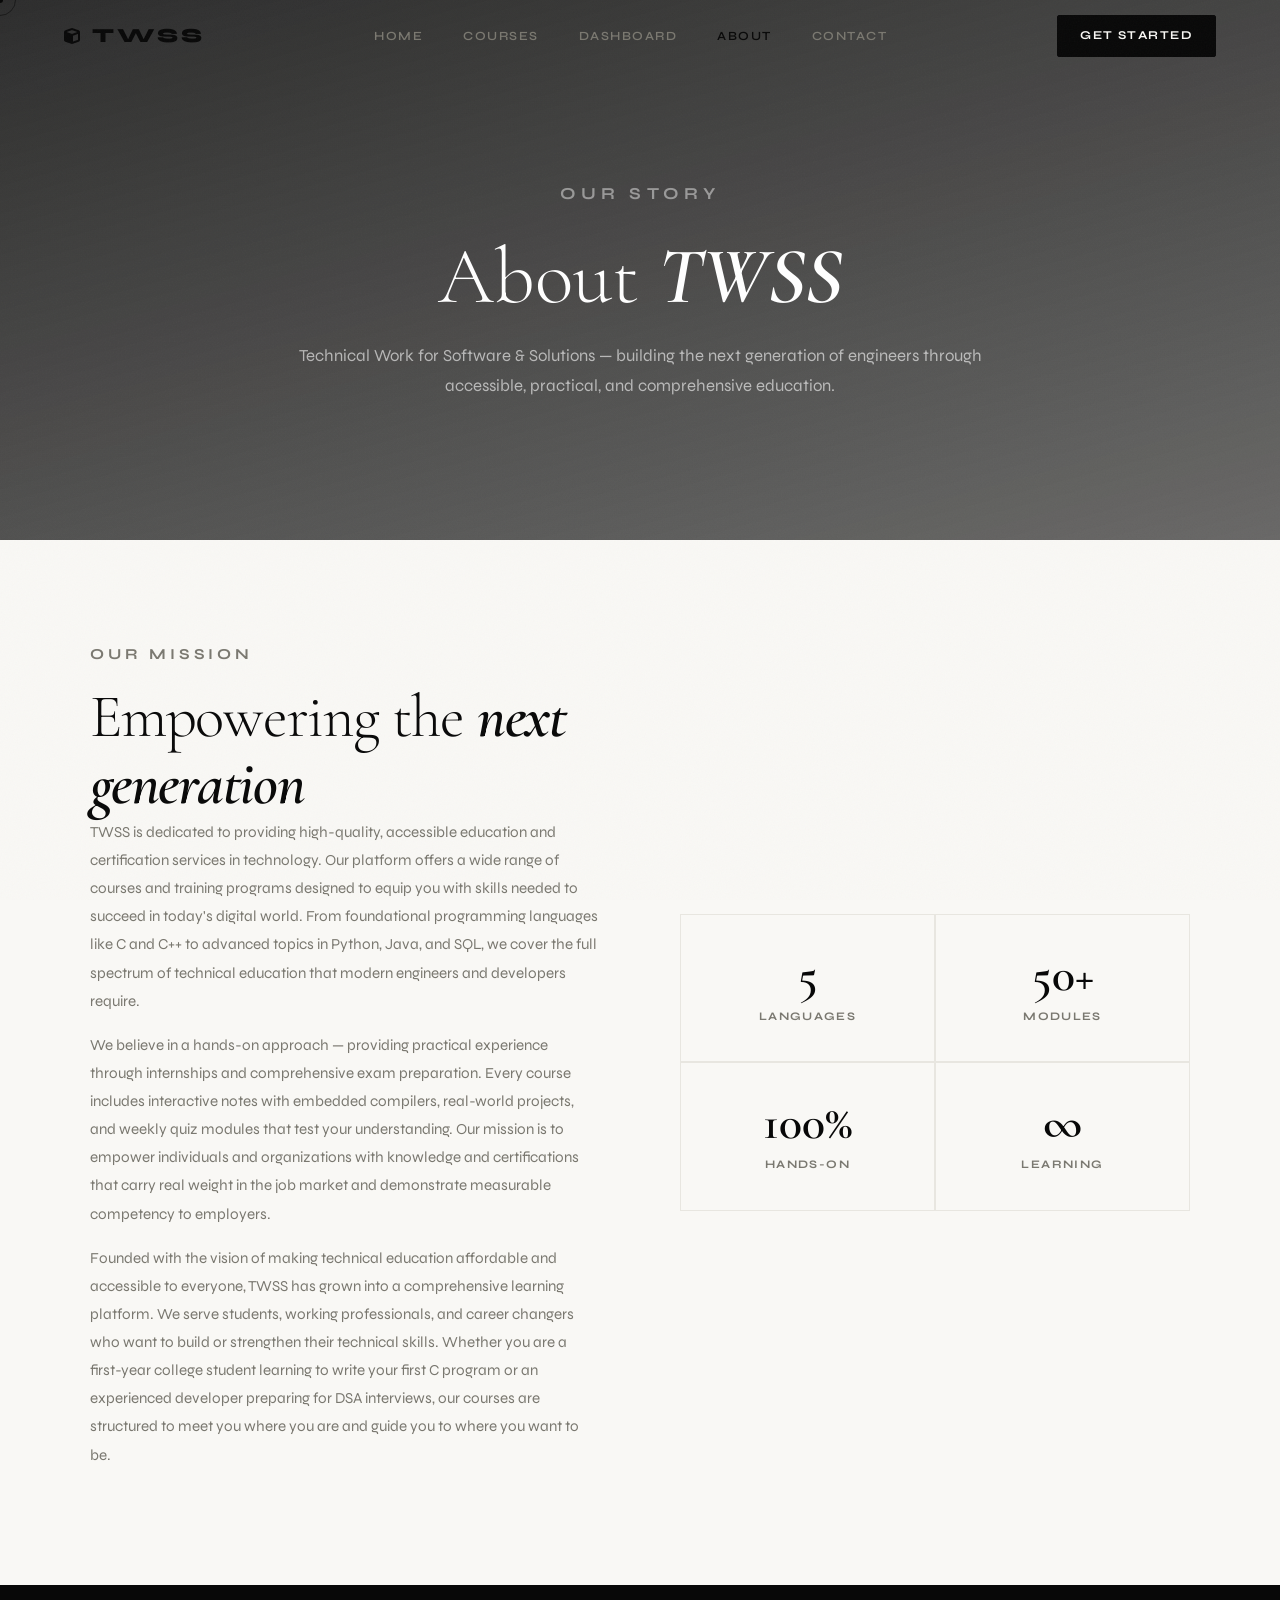
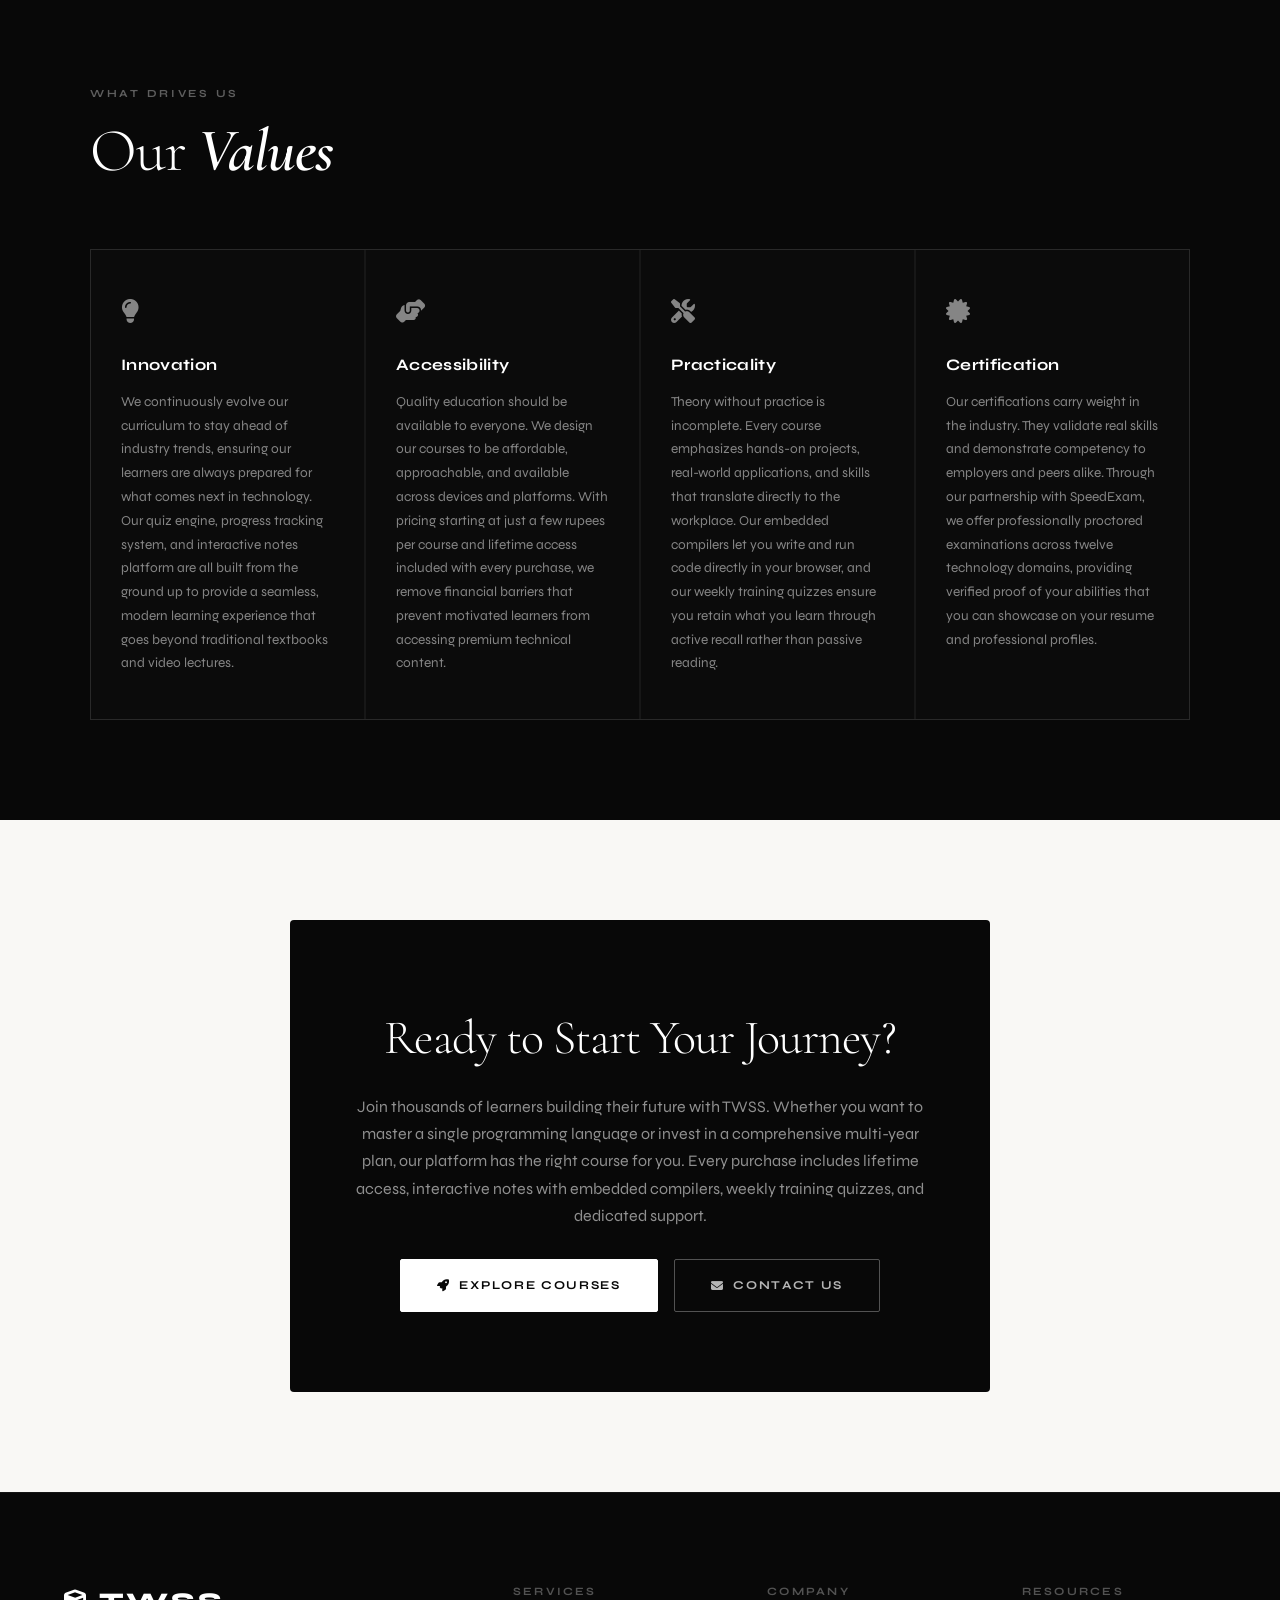
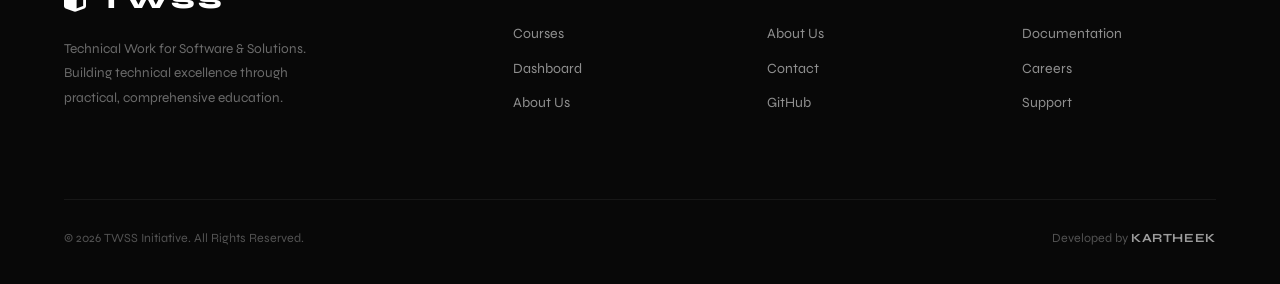
==== commit 51669f37: "High-level AdSense audit: enrich all content pages with substantial publisher content, deeper course" ====
--- a/about.html
+++ b/about.html
@@ -8,6 +8,7 @@
     <meta http-equiv="X-Content-Type-Options" content="nosniff">
     <meta http-equiv="X-Frame-Options" content="DENY">
     <meta name="referrer" content="strict-origin-when-cross-origin">
+    <meta name="google-adsense-account" content="ca-pub-6380673568600014">
 
     <link rel="preconnect" href="https://fonts.googleapis.com">
     <link rel="preconnect" href="https://fonts.gstatic.com" crossorigin>
@@ -27,7 +28,7 @@
 <div id="cur-ring"></div>
 
 <!-- ═══════════════════════ HEADER ═══════════════════════ -->
-<header class="header solid" id="header">
+<header class="header solid" id="header" data-ad="none">
     <div class="header-inner">
         <a href="index.html" class="logo h-target">
             <i class="fas fa-cube"></i> TWSS
@@ -64,13 +65,14 @@
         <div class="mission-text reveal">
             <p class="section-kicker">Our Mission</p>
             <h2 class="section-title">Empowering the <em>next generation</em></h2>
-            <p>TWSS is dedicated to providing high-quality, accessible education and certification services in technology. Our platform offers a wide range of courses and training programs designed to equip you with skills needed to succeed in today's digital world.</p>
-            <p>We believe in a hands-on approach — providing practical experience through internships and comprehensive exam preparation. Our mission is to empower individuals and organizations with knowledge and certifications that matter.</p>
+            <p>TWSS is dedicated to providing high-quality, accessible education and certification services in technology. Our platform offers a wide range of courses and training programs designed to equip you with skills needed to succeed in today's digital world. From foundational programming languages like C and C++ to advanced topics in Python, Java, and SQL, we cover the full spectrum of technical education that modern engineers and developers require.</p>
+            <p>We believe in a hands-on approach — providing practical experience through internships and comprehensive exam preparation. Every course includes interactive notes with embedded compilers, real-world projects, and weekly quiz modules that test your understanding. Our mission is to empower individuals and organizations with knowledge and certifications that carry real weight in the job market and demonstrate measurable competency to employers.</p>
+            <p>Founded with the vision of making technical education affordable and accessible to everyone, TWSS has grown into a comprehensive learning platform. We serve students, working professionals, and career changers who want to build or strengthen their technical skills. Whether you are a first-year college student learning to write your first C program or an experienced developer preparing for DSA interviews, our courses are structured to meet you where you are and guide you to where you want to be.</p>
         </div>
         <div class="mission-stats reveal" style="transition-delay:0.15s">
             <div class="stat-card">
-                <div class="stat-num">4+</div>
-                <div class="stat-lbl">Technologies</div>
+                <div class="stat-num">5</div>
+                <div class="stat-lbl">Languages</div>
             </div>
             <div class="stat-card">
                 <div class="stat-num">50+</div>
@@ -99,22 +101,22 @@
             <div class="value-card reveal">
                 <div class="value-icon"><i class="fas fa-lightbulb"></i></div>
                 <h3>Innovation</h3>
-                <p>We continuously evolve our curriculum to stay ahead of industry trends, ensuring our learners are always prepared for what comes next in technology.</p>
+                <p>We continuously evolve our curriculum to stay ahead of industry trends, ensuring our learners are always prepared for what comes next in technology. Our quiz engine, progress tracking system, and interactive notes platform are all built from the ground up to provide a seamless, modern learning experience that goes beyond traditional textbooks and video lectures.</p>
             </div>
             <div class="value-card reveal" style="transition-delay:0.1s">
                 <div class="value-icon"><i class="fas fa-hands-helping"></i></div>
                 <h3>Accessibility</h3>
-                <p>Quality education should be available to everyone. We design our courses to be affordable, approachable, and available across devices and platforms.</p>
+                <p>Quality education should be available to everyone. We design our courses to be affordable, approachable, and available across devices and platforms. With pricing starting at just a few rupees per course and lifetime access included with every purchase, we remove financial barriers that prevent motivated learners from accessing premium technical content.</p>
             </div>
             <div class="value-card reveal" style="transition-delay:0.2s">
                 <div class="value-icon"><i class="fas fa-tools"></i></div>
                 <h3>Practicality</h3>
-                <p>Theory without practice is incomplete. Every course emphasizes hands-on projects, real-world applications, and skills that translate directly to the workplace.</p>
+                <p>Theory without practice is incomplete. Every course emphasizes hands-on projects, real-world applications, and skills that translate directly to the workplace. Our embedded compilers let you write and run code directly in your browser, and our weekly training quizzes ensure you retain what you learn through active recall rather than passive reading.</p>
             </div>
             <div class="value-card reveal" style="transition-delay:0.3s">
                 <div class="value-icon"><i class="fas fa-certificate"></i></div>
                 <h3>Certification</h3>
-                <p>Our certifications carry weight in the industry. They validate real skills and demonstrate competency to employers and peers alike.</p>
+                <p>Our certifications carry weight in the industry. They validate real skills and demonstrate competency to employers and peers alike. Through our partnership with SpeedExam, we offer professionally proctored examinations across twelve technology domains, providing verified proof of your abilities that you can showcase on your resume and professional profiles.</p>
             </div>
         </div>
     </div>
@@ -124,7 +126,7 @@
 <section class="about-cta">
     <div class="cta-inner reveal">
         <h2>Ready to Start Your Journey?</h2>
-        <p>Join thousands of learners building their future with TWSS.</p>
+        <p>Join thousands of learners building their future with TWSS. Whether you want to master a single programming language or invest in a comprehensive multi-year plan, our platform has the right course for you. Every purchase includes lifetime access, interactive notes with embedded compilers, weekly training quizzes, and dedicated support.</p>
         <div class="cta-row" style="justify-content:center; margin-top:30px;">
             <a href="courses.html" class="cta-btn white"><i class="fas fa-rocket"></i> Explore Courses</a>
             <a href="contact.html" class="cta-btn outline-light"><i class="fas fa-envelope"></i> Contact Us</a>
@@ -133,7 +135,7 @@
 </section>
 
 <!-- ═══════════════════════ FOOTER ═══════════════════════ -->
-<footer class="footer">
+<footer class="footer" data-ad="none">
     <div class="footer-inner">
         <div class="footer-top">
             <div class="footer-brand">
@@ -166,6 +168,6 @@
     </div>
 </footer>
 
-<script src="js/app.js"></script>
+<script src="js/app.js?v=20260610b"></script>
 </body>
 </html>
--- a/css/style.css
+++ b/css/style.css
@@ -843,6 +843,28 @@
     .hero h1 { font-size:clamp(2.5rem, 8vw, 4rem); }
 }
 
+/* ── ADSENSE PROTECTION: no ads in modals, menus, auth, checkout ── */
+[data-ad="none"] .adsbygoogle,
+[data-ad="none"] .google-auto-placed,
+[data-ad="none"] ins.adsbygoogle,
+[data-ad="none"] iframe[src*="google"],
+[data-ad="none"] iframe[src*="doubleclick"],
+.modal .adsbygoogle,
+.modal .google-auto-placed,
+.auth-modal .adsbygoogle,
+.auth-modal .google-auto-placed,
+.mobile-nav .adsbygoogle,
+.mobile-nav .google-auto-placed,
+.header .adsbygoogle,
+.header .google-auto-placed,
+footer .adsbygoogle,
+footer .google-auto-placed {
+    display: none !important;
+    height: 0 !important;
+    overflow: hidden !important;
+    pointer-events: none !important;
+}
+
 /* ── ANIMATIONS ── */
 @keyframes fadeIn { from { opacity:0; } to { opacity:1; } }
 @keyframes fadeUp { from { opacity:0; transform:translateY(8px); } to { opacity:1; transform:translateY(0); } }
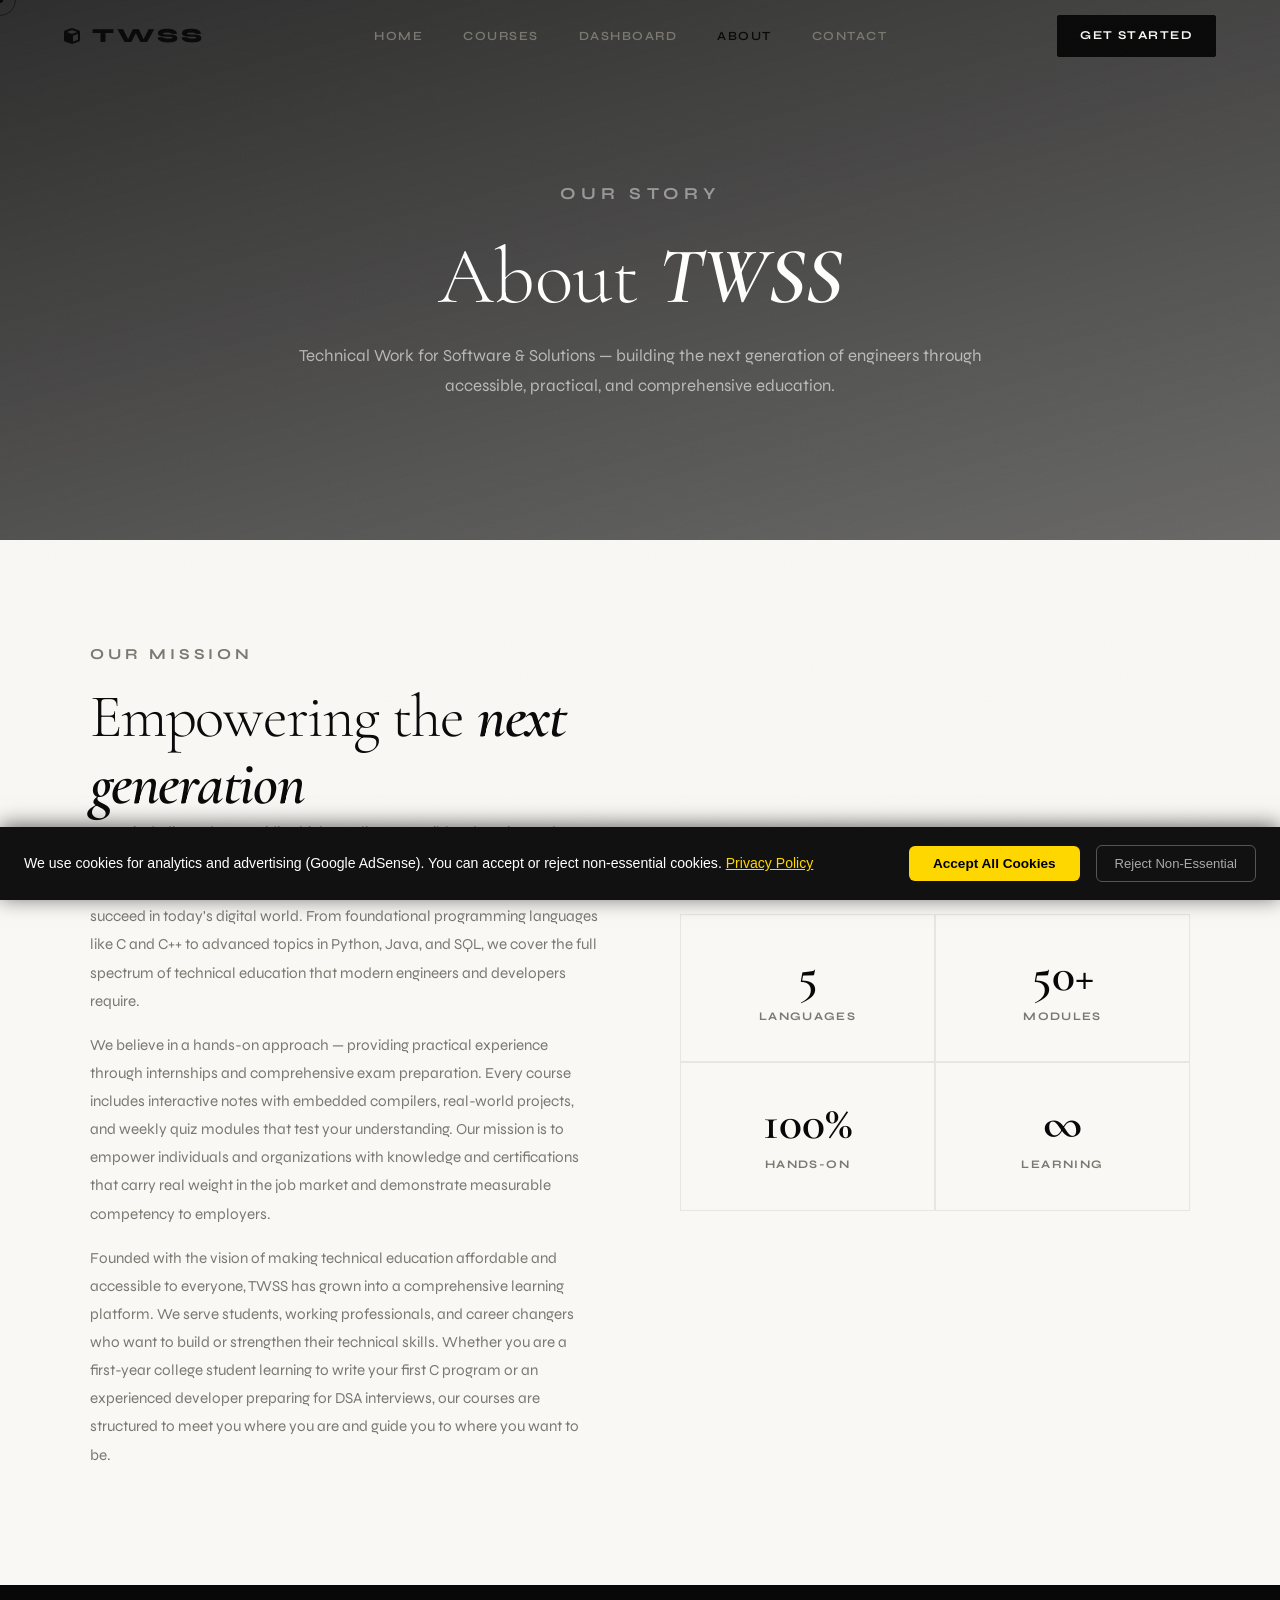
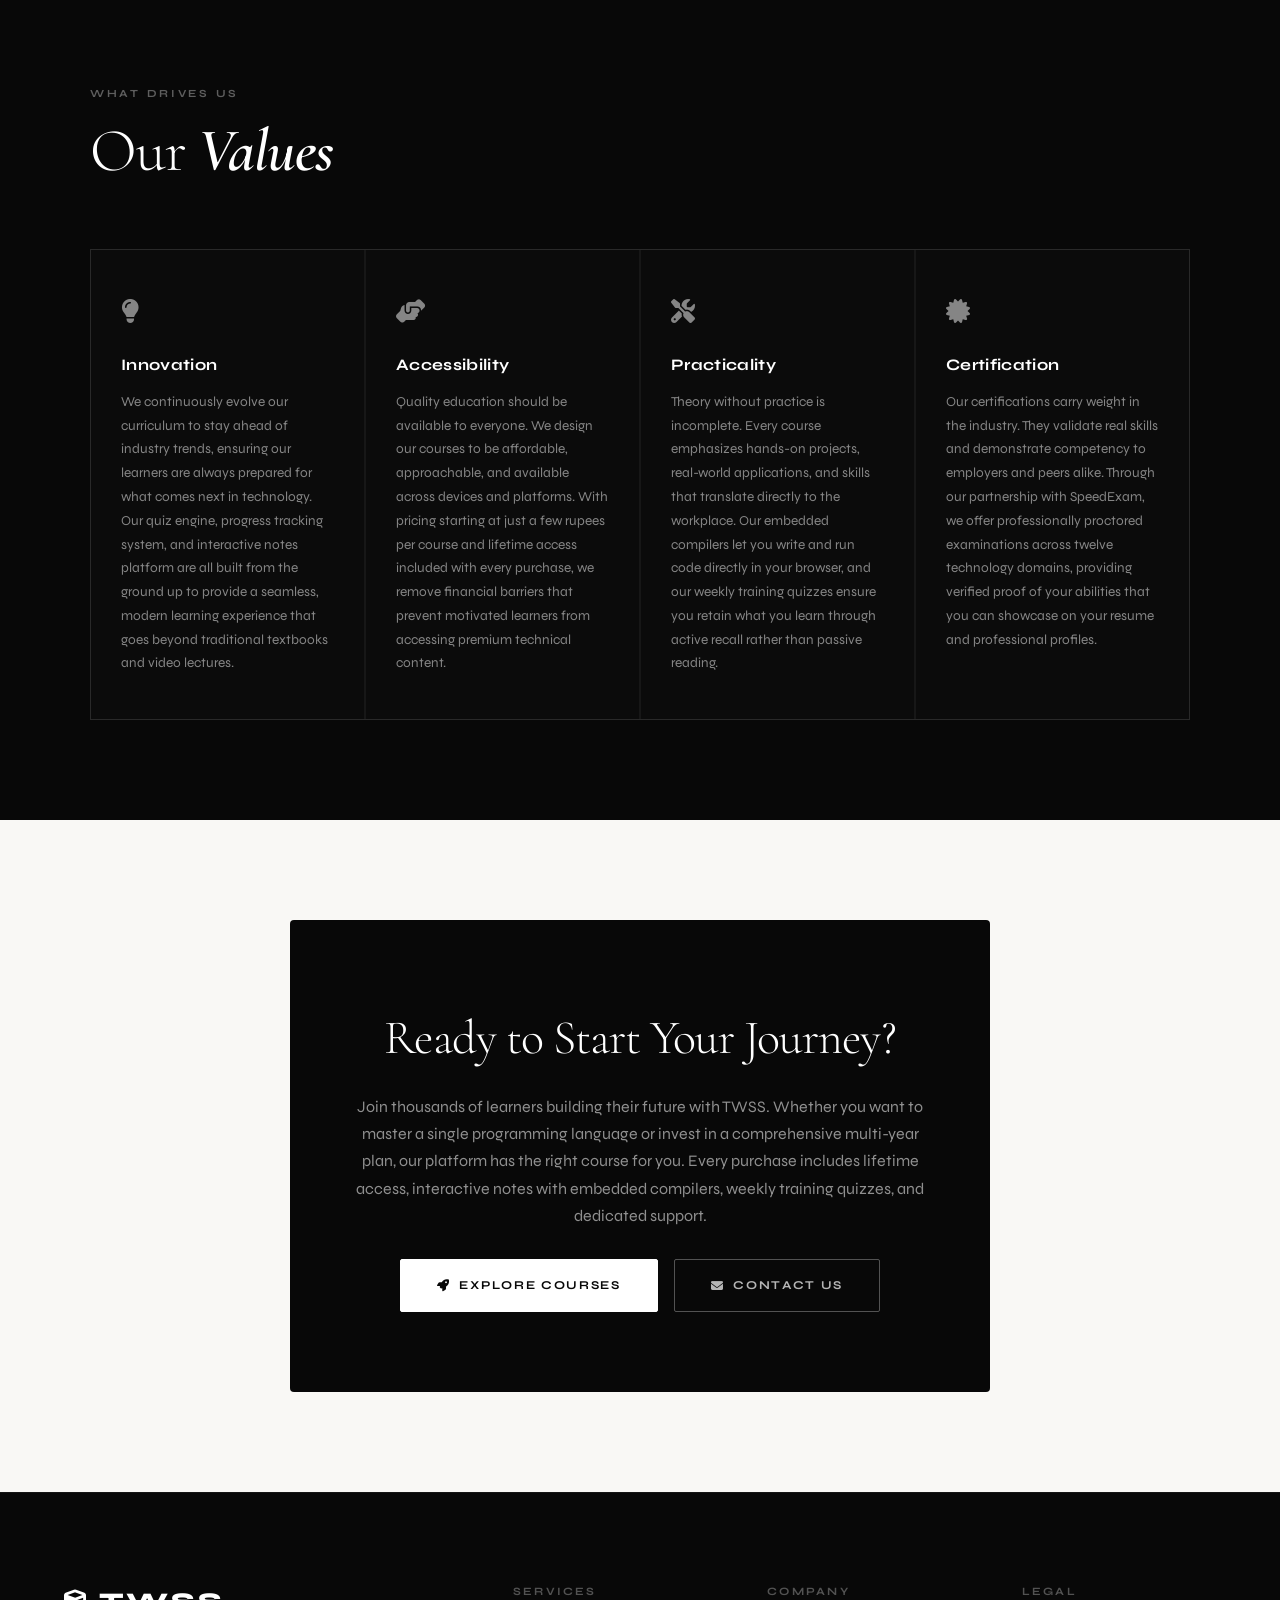
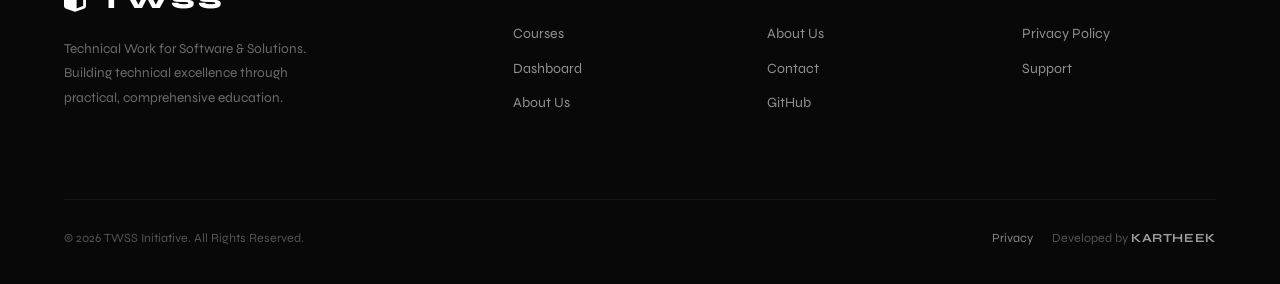
==== commit 55ee5dd6: "AdSense policy compliance: Add Privacy Policy page, cookie consent banner, privacy links in all foot" ====
--- a/about.html
+++ b/about.html
@@ -155,19 +155,18 @@
                 <a href="https://github.com/kartheekbvs" target="_blank">GitHub</a>
             </div>
             <div class="footer-col">
-                <h4>Resources</h4>
-                <a href="courses.html">Documentation</a>
-                <a href="about.html">Careers</a>
+                <h4>Legal</h4>
+                <a href="privacy.html">Privacy Policy</a>
                 <a href="contact.html">Support</a>
             </div>
         </div>
         <div class="footer-bottom">
             <span>&copy; 2026 TWSS Initiative. All Rights Reserved.</span>
-            <span>Developed by <a href="https://twss.netlify.app/portfolio" target="_blank" style="color:rgba(255,255,255,0.6);font-weight:700;letter-spacing:0.05em;">KARTHEEK</a></span>
+            <span><a href="privacy.html" style="color:rgba(255,255,255,0.5);margin-right:16px;">Privacy</a> Developed by <a href="https://twss.netlify.app/portfolio" target="_blank" style="color:rgba(255,255,255,0.6);font-weight:700;letter-spacing:0.05em;">KARTHEEK</a></span>
         </div>
     </div>
 </footer>
 
-<script src="js/app.js?v=20260610b"></script>
+<script src="js/app.js?v=20260612"></script>
 </body>
 </html>
